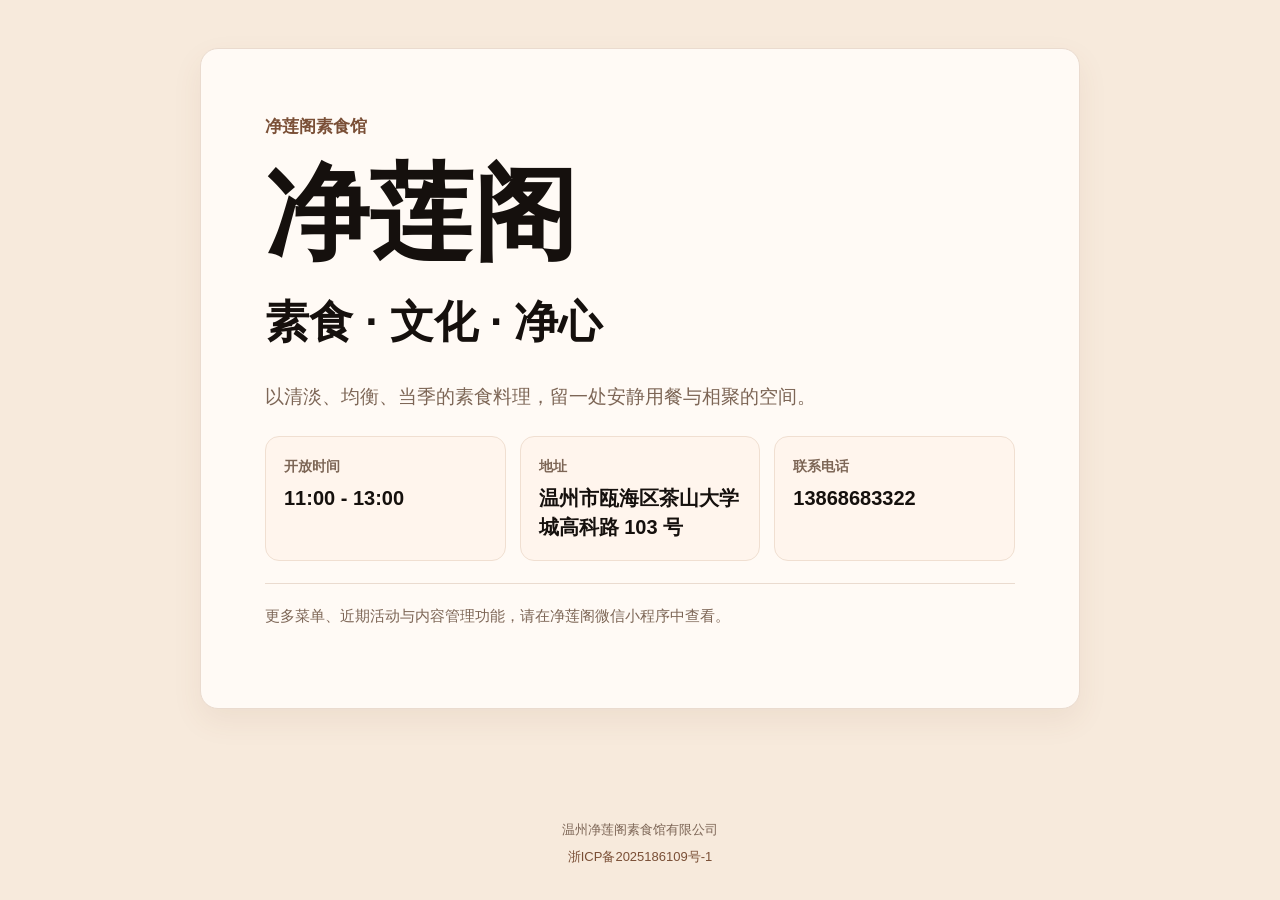
==== website/index.html @ d6967281 "feat: add static website homepage" ====
<!DOCTYPE html>
<html lang="zh-CN">
<head>
    <meta charset="UTF-8">
    <meta name="viewport" content="width=device-width, initial-scale=1.0">
    <meta name="description" content="净莲阁素食馆，素食、文化、净心。">
    <title>净莲阁素食馆</title>
    <style>
        :root {
            --ink: #15100d;
            --brown: #ad6b3d;
            --brown-dark: #7a4f36;
            --paper: #fffaf5;
            --warm: #f7eadc;
            --line: #eadbcf;
            --muted: #7d6656;
        }

        * {
            box-sizing: border-box;
        }

        html,
        body {
            min-height: 100%;
        }

        body {
            margin: 0;
            color: var(--ink);
            background: var(--warm);
            font-family: -apple-system, BlinkMacSystemFont, "PingFang SC", "Hiragino Sans GB", "Microsoft YaHei", Arial, sans-serif;
            line-height: 1.65;
        }

        .page {
            min-height: 100vh;
            display: flex;
            flex-direction: column;
            padding: 48px 18px 28px;
        }

        .main {
            width: min(880px, 100%);
            margin: 0 auto;
            flex: 1;
        }

        .hero {
            background: var(--paper);
            border: 1px solid var(--line);
            border-radius: 18px;
            padding: clamp(28px, 6vw, 64px);
            box-shadow: 0 12px 30px rgba(122, 79, 54, 0.08);
        }

        .eyebrow {
            margin: 0 0 18px;
            color: var(--brown-dark);
            font-size: 17px;
            font-weight: 600;
            letter-spacing: 0;
        }

        h1 {
            margin: 0;
            font-family: "STKaiti", "KaiTi", "Kaiti SC", "Songti SC", serif;
            font-size: clamp(54px, 13vw, 104px);
            font-weight: 700;
            line-height: 1.05;
            letter-spacing: 0;
        }

        .tagline {
            margin: 18px 0 0;
            color: var(--ink);
            font-size: clamp(24px, 5vw, 44px);
            font-weight: 700;
            letter-spacing: 0;
        }

        .intro {
            max-width: 620px;
            margin: 22px 0 0;
            color: var(--muted);
            font-size: clamp(16px, 2.5vw, 19px);
        }

        .details {
            display: grid;
            grid-template-columns: repeat(3, 1fr);
            gap: 14px;
            margin-top: 24px;
        }

        .detail {
            min-height: 112px;
            padding: 18px;
            background: #fff5ed;
            border: 1px solid #f0dfd1;
            border-radius: 14px;
        }

        .detail-label {
            margin: 0 0 6px;
            color: var(--muted);
            font-size: 14px;
            font-weight: 600;
        }

        .detail-value {
            margin: 0;
            color: var(--ink);
            font-size: 20px;
            font-weight: 650;
            line-height: 1.45;
        }

        .note {
            margin-top: 22px;
            padding-top: 20px;
            border-top: 1px solid var(--line);
            color: var(--muted);
            font-size: 15px;
        }

        .footer {
            width: min(880px, 100%);
            margin: 22px auto 0;
            color: var(--muted);
            font-size: 13px;
            text-align: center;
        }

        .footer p {
            margin: 5px 0;
        }

        .footer a {
            color: var(--brown-dark);
            text-decoration: none;
        }

        .footer a:hover {
            text-decoration: underline;
        }

        @media (max-width: 680px) {
            .page {
                padding-top: 28px;
            }

            .hero {
                border-radius: 16px;
            }

            .details {
                grid-template-columns: 1fr;
            }

            .detail {
                min-height: auto;
            }
        }
    </style>
</head>
<body>
    <div class="page">
        <main class="main">
            <section class="hero" aria-label="净莲阁简介">
                <p class="eyebrow">净莲阁素食馆</p>
                <h1>净莲阁</h1>
                <p class="tagline">素食 · 文化 · 净心</p>
                <p class="intro">以清淡、均衡、当季的素食料理，留一处安静用餐与相聚的空间。</p>

                <div class="details">
                    <div class="detail">
                        <p class="detail-label">开放时间</p>
                        <p class="detail-value">11:00 - 13:00</p>
                    </div>
                    <div class="detail">
                        <p class="detail-label">地址</p>
                        <p class="detail-value">温州市瓯海区茶山大学城高科路 103 号</p>
                    </div>
                    <div class="detail">
                        <p class="detail-label">联系电话</p>
                        <p class="detail-value">13868683322</p>
                    </div>
                </div>

                <p class="note">更多菜单、近期活动与内容管理功能，请在净莲阁微信小程序中查看。</p>
            </section>
        </main>

        <footer class="footer">
            <p>温州净莲阁素食馆有限公司</p>
            <p><a href="https://beian.miit.gov.cn/" target="_blank" rel="noopener noreferrer">浙ICP备2025186109号-1</a></p>
        </footer>
    </div>
</body>
</html>
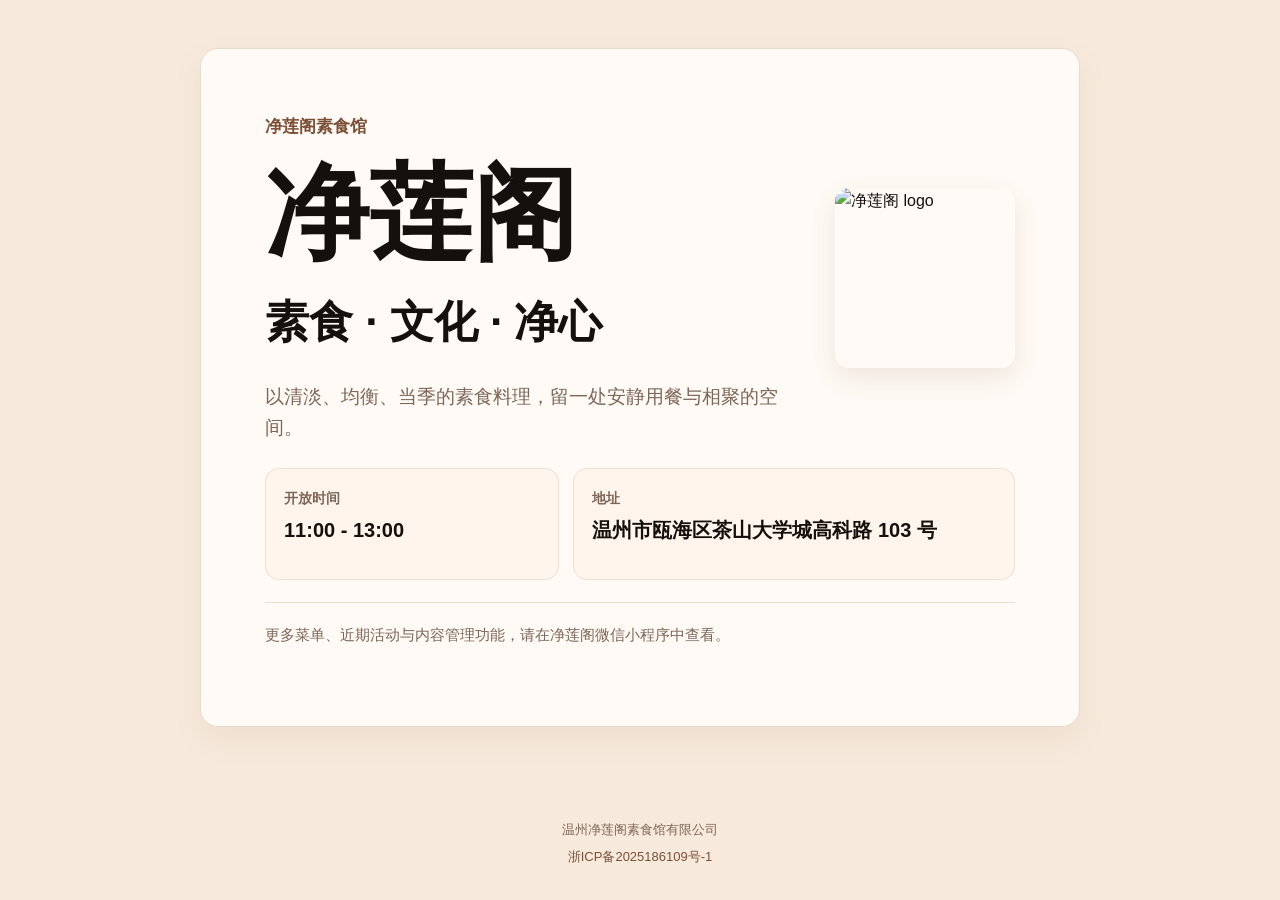
==== commit 2d7af3c0: "feat: add logo to static website" ====
--- a/website/index.html
+++ b/website/index.html
@@ -54,6 +54,23 @@
             box-shadow: 0 12px 30px rgba(122, 79, 54, 0.08);
         }
 
+        .hero-top {
+            display: grid;
+            grid-template-columns: minmax(0, 1fr) min(28vw, 180px);
+            gap: clamp(20px, 5vw, 48px);
+            align-items: center;
+        }
+
+        .logo {
+            width: 100%;
+            max-width: 180px;
+            aspect-ratio: 1 / 1;
+            justify-self: end;
+            border-radius: 14px;
+            object-fit: cover;
+            box-shadow: 0 10px 24px rgba(122, 79, 54, 0.12);
+        }
+
         .eyebrow {
             margin: 0 0 18px;
             color: var(--brown-dark);
@@ -88,7 +105,7 @@
 
         .details {
             display: grid;
-            grid-template-columns: repeat(3, 1fr);
+            grid-template-columns: 0.8fr 1.2fr;
             gap: 14px;
             margin-top: 24px;
         }
@@ -154,6 +171,17 @@
                 border-radius: 16px;
             }
 
+            .hero-top {
+                grid-template-columns: 1fr;
+            }
+
+            .logo {
+                width: 160px;
+                max-width: 48vw;
+                justify-self: start;
+                order: -1;
+            }
+
             .details {
                 grid-template-columns: 1fr;
             }
@@ -168,10 +196,15 @@
     <div class="page">
         <main class="main">
             <section class="hero" aria-label="净莲阁简介">
-                <p class="eyebrow">净莲阁素食馆</p>
-                <h1>净莲阁</h1>
-                <p class="tagline">素食 · 文化 · 净心</p>
-                <p class="intro">以清淡、均衡、当季的素食料理，留一处安静用餐与相聚的空间。</p>
+                <div class="hero-top">
+                    <div>
+                        <p class="eyebrow">净莲阁素食馆</p>
+                        <h1>净莲阁</h1>
+                        <p class="tagline">素食 · 文化 · 净心</p>
+                        <p class="intro">以清淡、均衡、当季的素食料理，留一处安静用餐与相聚的空间。</p>
+                    </div>
+                    <img class="logo" src="/assets/jingliange-logo.jpg" alt="净莲阁 logo">
+                </div>
 
                 <div class="details">
                     <div class="detail">
@@ -182,10 +215,6 @@
                         <p class="detail-label">地址</p>
                         <p class="detail-value">温州市瓯海区茶山大学城高科路 103 号</p>
                     </div>
-                    <div class="detail">
-                        <p class="detail-label">联系电话</p>
-                        <p class="detail-value">13868683322</p>
-                    </div>
                 </div>
 
                 <p class="note">更多菜单、近期活动与内容管理功能，请在净莲阁微信小程序中查看。</p>
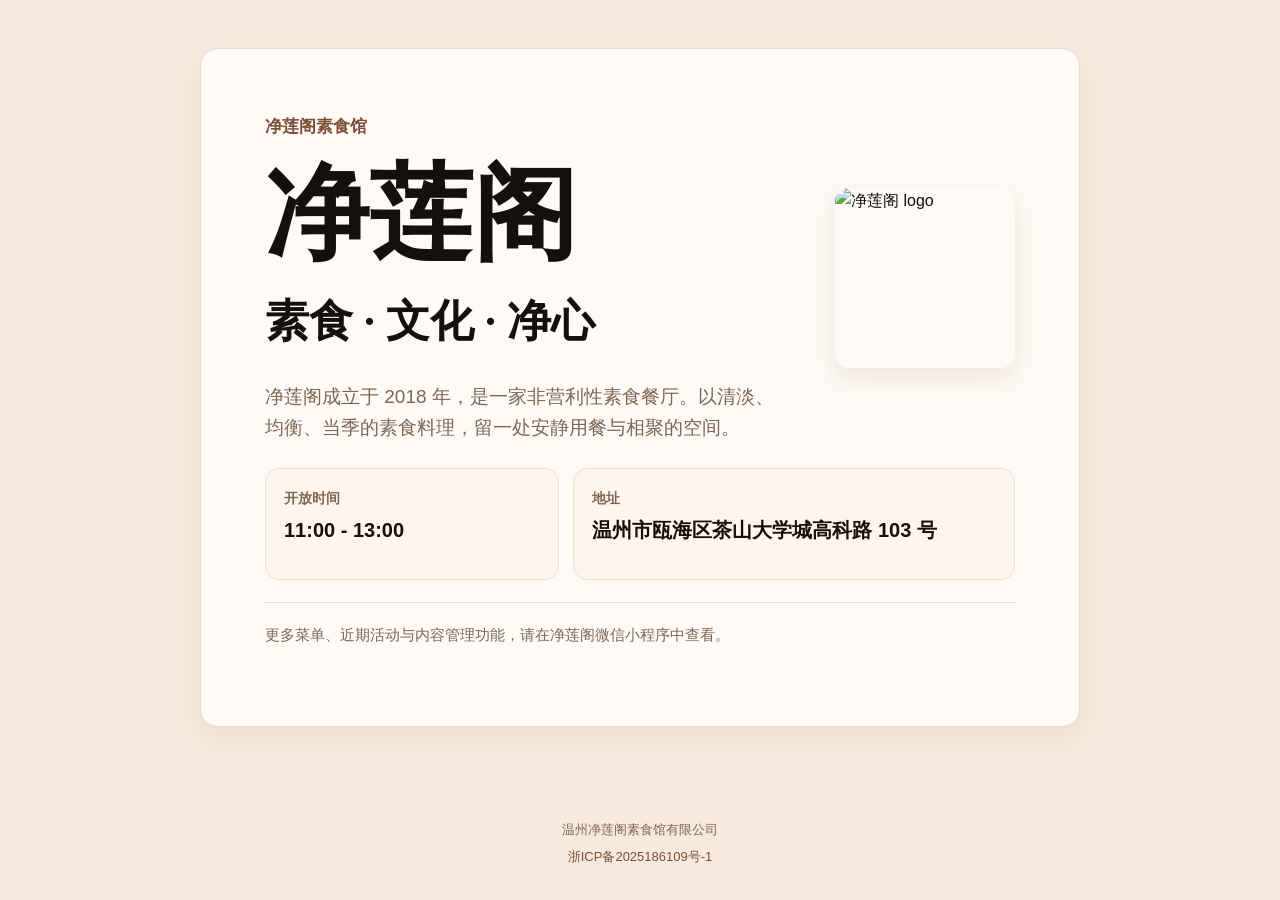
==== commit 0695e939: "copy: update static website restaurant description" ====
--- a/website/index.html
+++ b/website/index.html
@@ -92,7 +92,8 @@
             margin: 18px 0 0;
             color: var(--ink);
             font-size: clamp(24px, 5vw, 44px);
-            font-weight: 700;
+            font-family: "STKaiti", "KaiTi", "Kaiti SC", "Songti SC", serif;
+            font-weight: 600;
             letter-spacing: 0;
         }
 
@@ -201,7 +202,7 @@
                         <p class="eyebrow">净莲阁素食馆</p>
                         <h1>净莲阁</h1>
                         <p class="tagline">素食 · 文化 · 净心</p>
-                        <p class="intro">以清淡、均衡、当季的素食料理，留一处安静用餐与相聚的空间。</p>
+                        <p class="intro">净莲阁成立于 2018 年，是一家非营利性素食餐厅。以清淡、均衡、当季的素食料理，留一处安静用餐与相聚的空间。</p>
                     </div>
                     <img class="logo" src="/assets/jingliange-logo.jpg" alt="净莲阁 logo">
                 </div>
